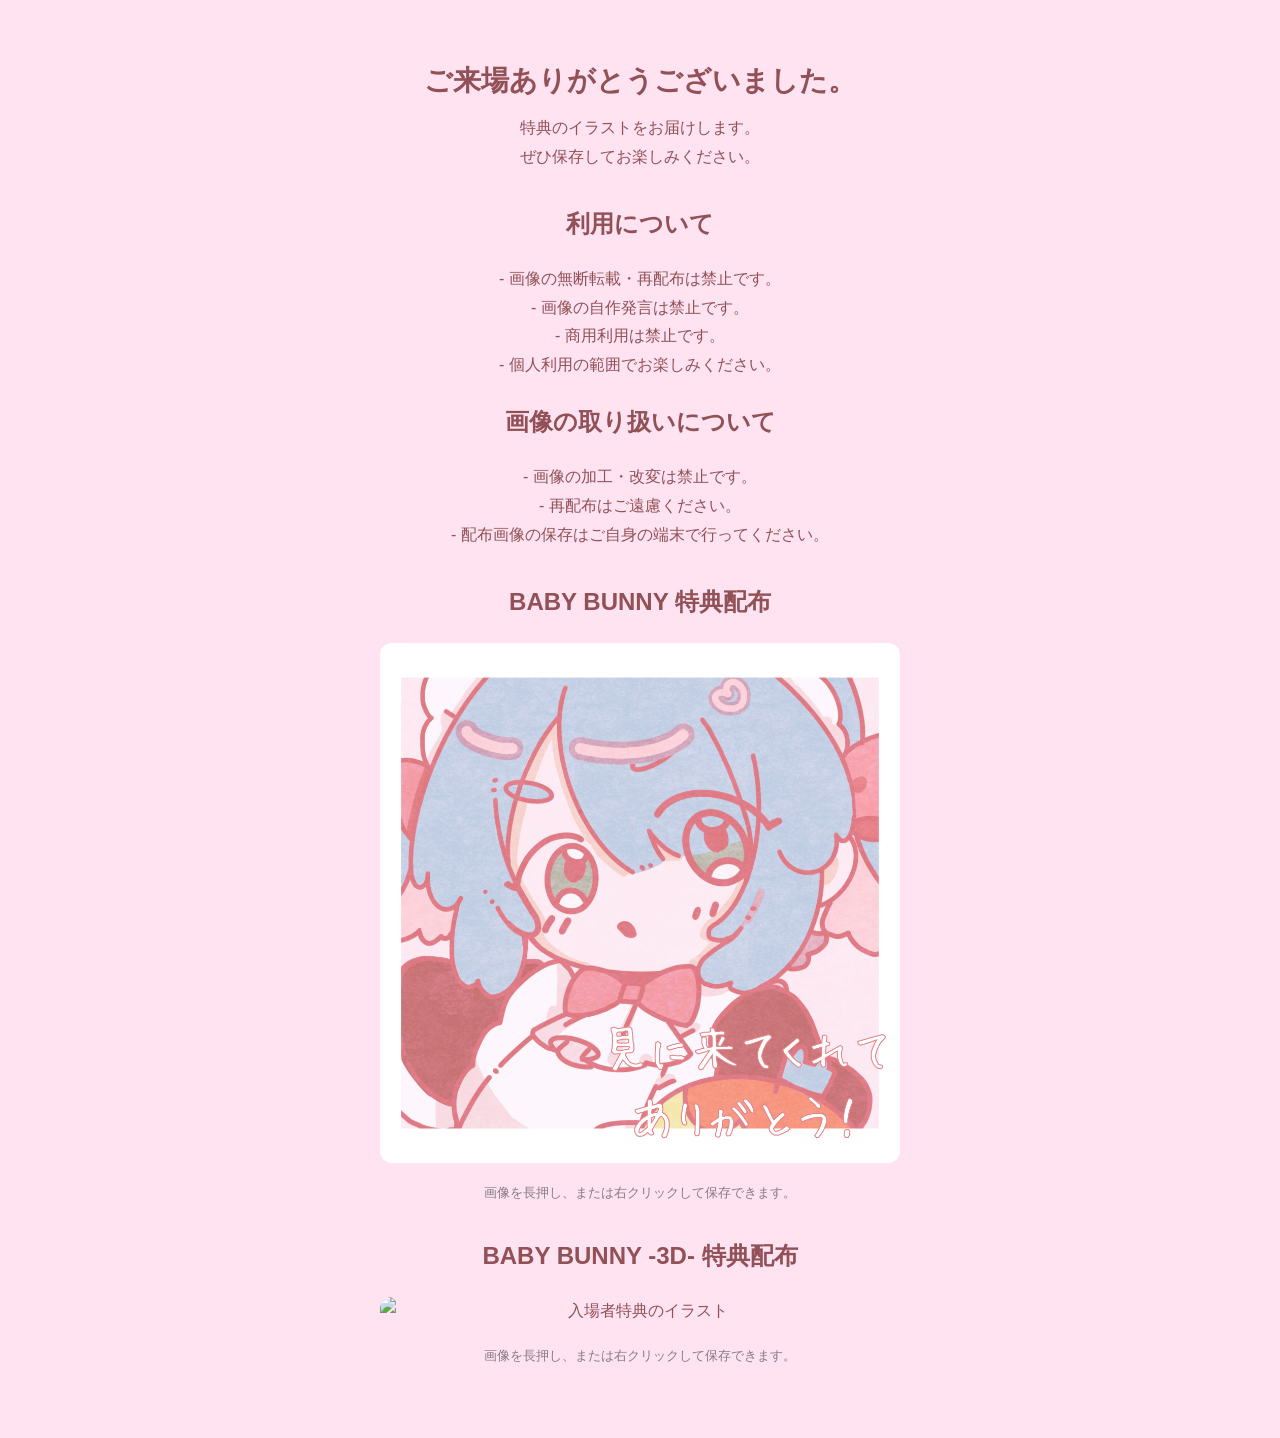
==== souvenir/images.html @ 17b9ba29 "Add files via upload" ====
<!DOCTYPE html>
<html lang="ja">
<head>
    <meta charset="UTF-8">
    <meta name="viewport" content="width=device-width, initial-scale=1.0">
    <title>特典配布</title>
    <link rel="stylesheet" href="style.css">
</head>
<body>
    <main class="container">
        <h1>ご来場ありがとうございました。</h1>
        <p class="message">
            特典のイラストをお届けします。<br>
            ぜひ保存してお楽しみください。<br>
        </p>
        <div class="message">

            <h2>利用について</h2>
                <p>- 画像の無断転載・再配布は禁止です。<br>
                - 画像の自作発言は禁止です。<br>
                - 商用利用は禁止です。<br>
                - 個人利用の範囲でお楽しみください。<br>
            <h2>画像の取り扱いについて</h2>
                - 画像の加工・改変は禁止です。<br>
                - 再配布はご遠慮ください。<br>
                - 配布画像の保存はご自身の端末で行ってください。</p>
        </div>
        <div class="message">
        <h2>BABY BUNNY 特典配布</h2>
        <img class="gift-image" src="images/1.png" alt="入場者特典のイラスト">
        <p class="note">画像を長押し、または右クリックして保存できます。</p></div>


        <div class="message"><h2>BABY BUNNY -3D- 特典配布</h2>
        <img class="gift-image" src="images/2.png" alt="入場者特典のイラスト">

        <p class="note">画像を長押し、または右クリックして保存できます。</p></div>
    </main>
</body>
</html>
---- souvenir/style.css ----
@charset "UTF-8";

* {
    box-sizing: border-box;
}

body {
    margin: 0;
    padding: 40px 20px;
    background-color: #ffe3f1;
    color: #925057;
    font-family: "Yu Gothic", "Meiryo", sans-serif;
    text-align: center;
}

.container {
    width: 100%;
    max-width: 650px;
    margin: 0 auto;
}

h1 {
    margin: 20px 0 12px;
    font-size: 28px;
    line-height: 1.5;
}

h2{
    margin: 20px 0 20px;
}

.message {
    margin: 0 0 30px;
    font-size: 16px;
    line-height: 1.8;
}

.gift-image {
    display: block;
    width: 100%;
    max-width: 520px;
    height: auto;
    margin:  auto;
    border-radius: 12px;
}

.note {
    margin-top: 18px;
    margin-bottom: 18px;
    color: #887b82;
    font-size: 13px;
}

@media (max-width: 400px) {
    body {
        padding: 28px 16px;
    }

    h1 {
        font-size: 23px;
    }

    .message {
        font-size: 14px;
    }
}
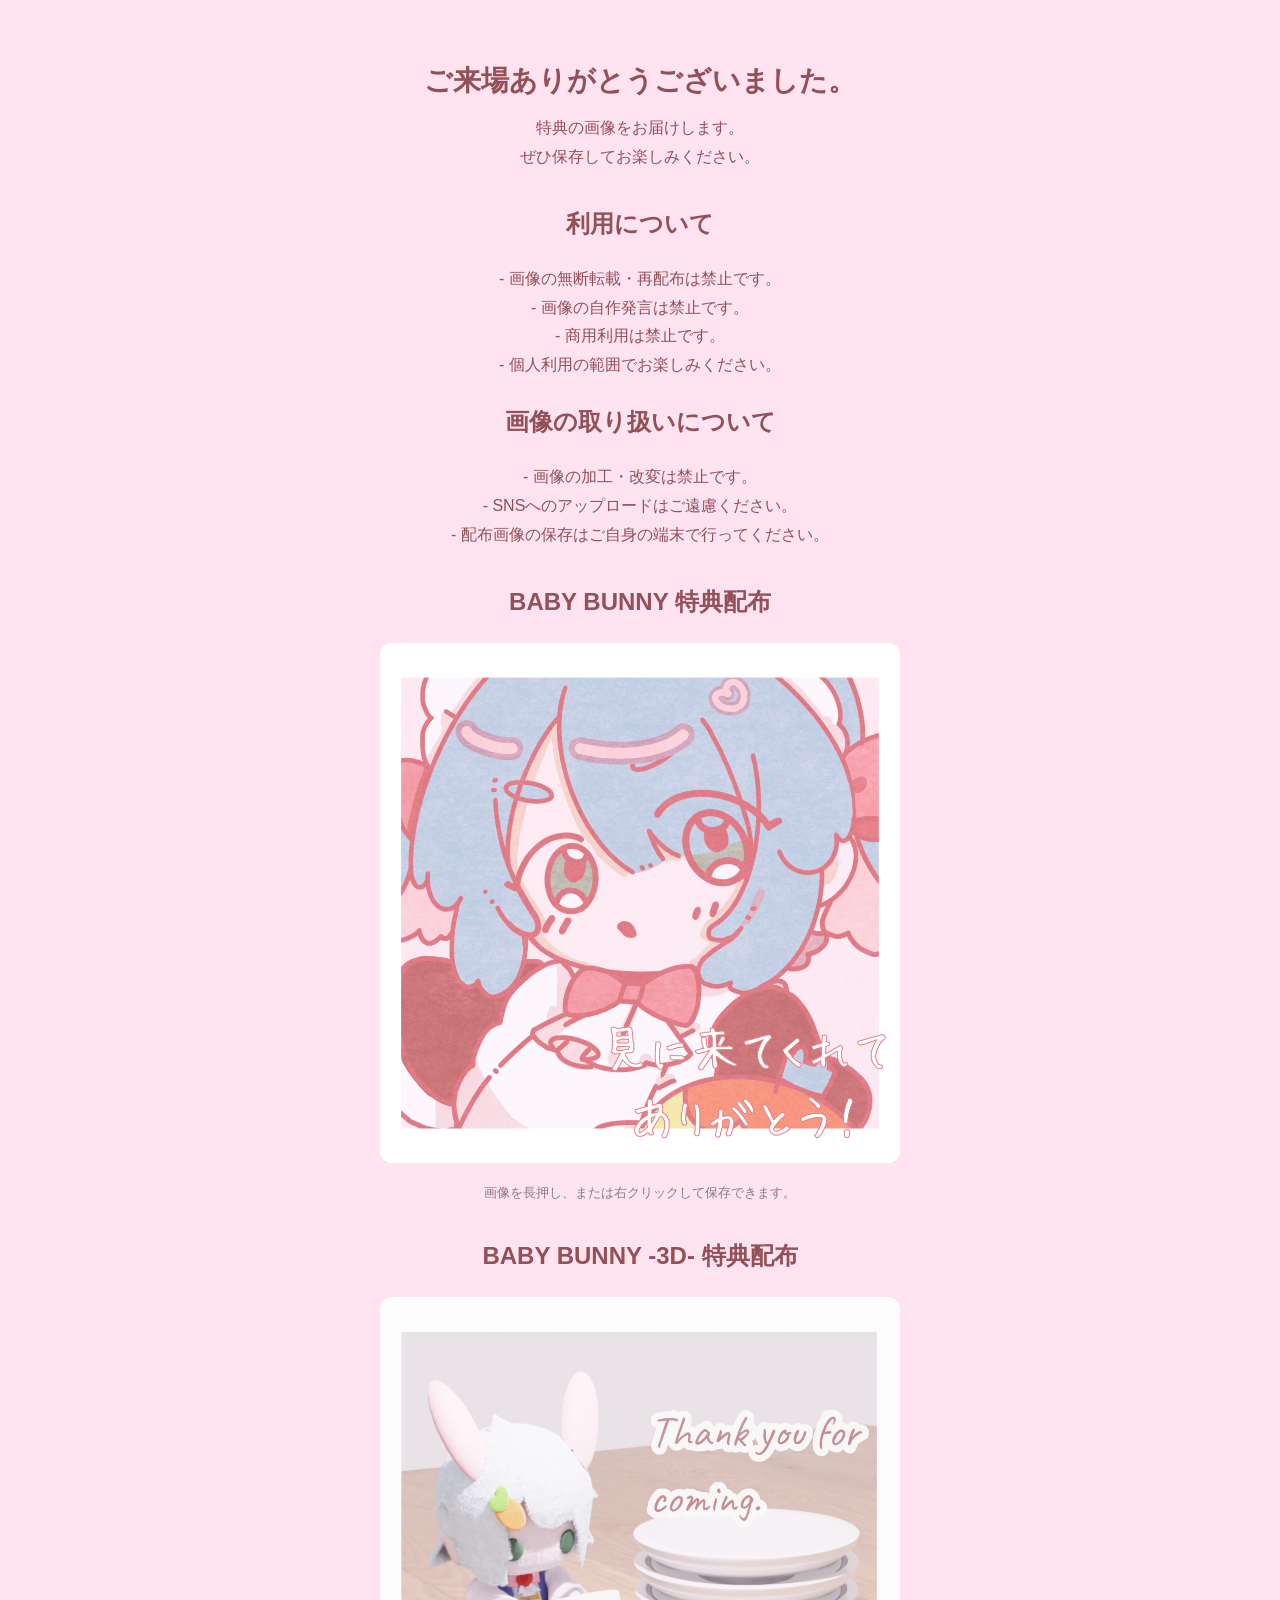
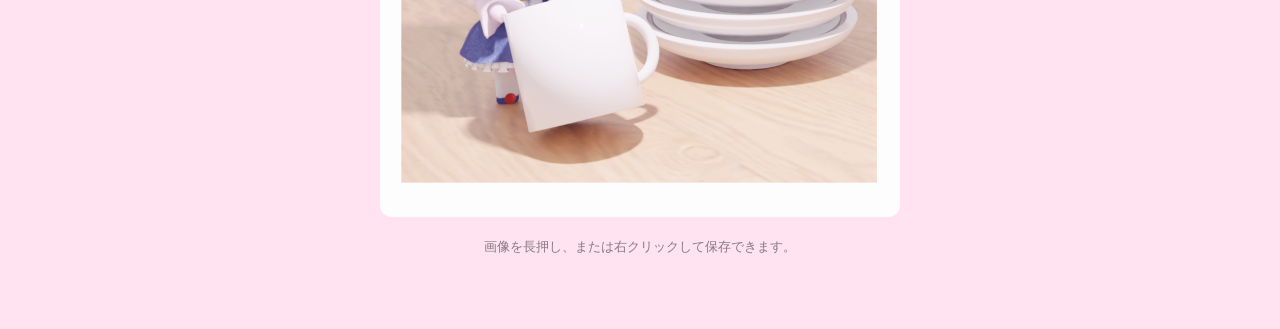
==== commit a2906627: "Add files via upload" ====
--- a/souvenir/images.html
+++ b/souvenir/images.html
@@ -10,7 +10,7 @@
     <main class="container">
         <h1>ご来場ありがとうございました。</h1>
         <p class="message">
-            特典のイラストをお届けします。<br>
+            特典の画像をお届けします。<br>
             ぜひ保存してお楽しみください。<br>
         </p>
         <div class="message">
@@ -22,17 +22,17 @@
                 - 個人利用の範囲でお楽しみください。<br>
             <h2>画像の取り扱いについて</h2>
                 - 画像の加工・改変は禁止です。<br>
-                - 再配布はご遠慮ください。<br>
+                - SNSへのアップロードはご遠慮ください。<br>
                 - 配布画像の保存はご自身の端末で行ってください。</p>
         </div>
         <div class="message">
         <h2>BABY BUNNY 特典配布</h2>
-        <img class="gift-image" src="images/1.png" alt="入場者特典のイラスト">
+        <img class="gift-image" src="images/BABYBUNNY.png" alt="入場者特典のイラスト">
         <p class="note">画像を長押し、または右クリックして保存できます。</p></div>
 
 
         <div class="message"><h2>BABY BUNNY -3D- 特典配布</h2>
-        <img class="gift-image" src="images/2.png" alt="入場者特典のイラスト">
+        <img class="gift-image" src="images/BABYBUNNY-3D-.png" alt="入場者特典のイラスト">
 
         <p class="note">画像を長押し、または右クリックして保存できます。</p></div>
     </main>
